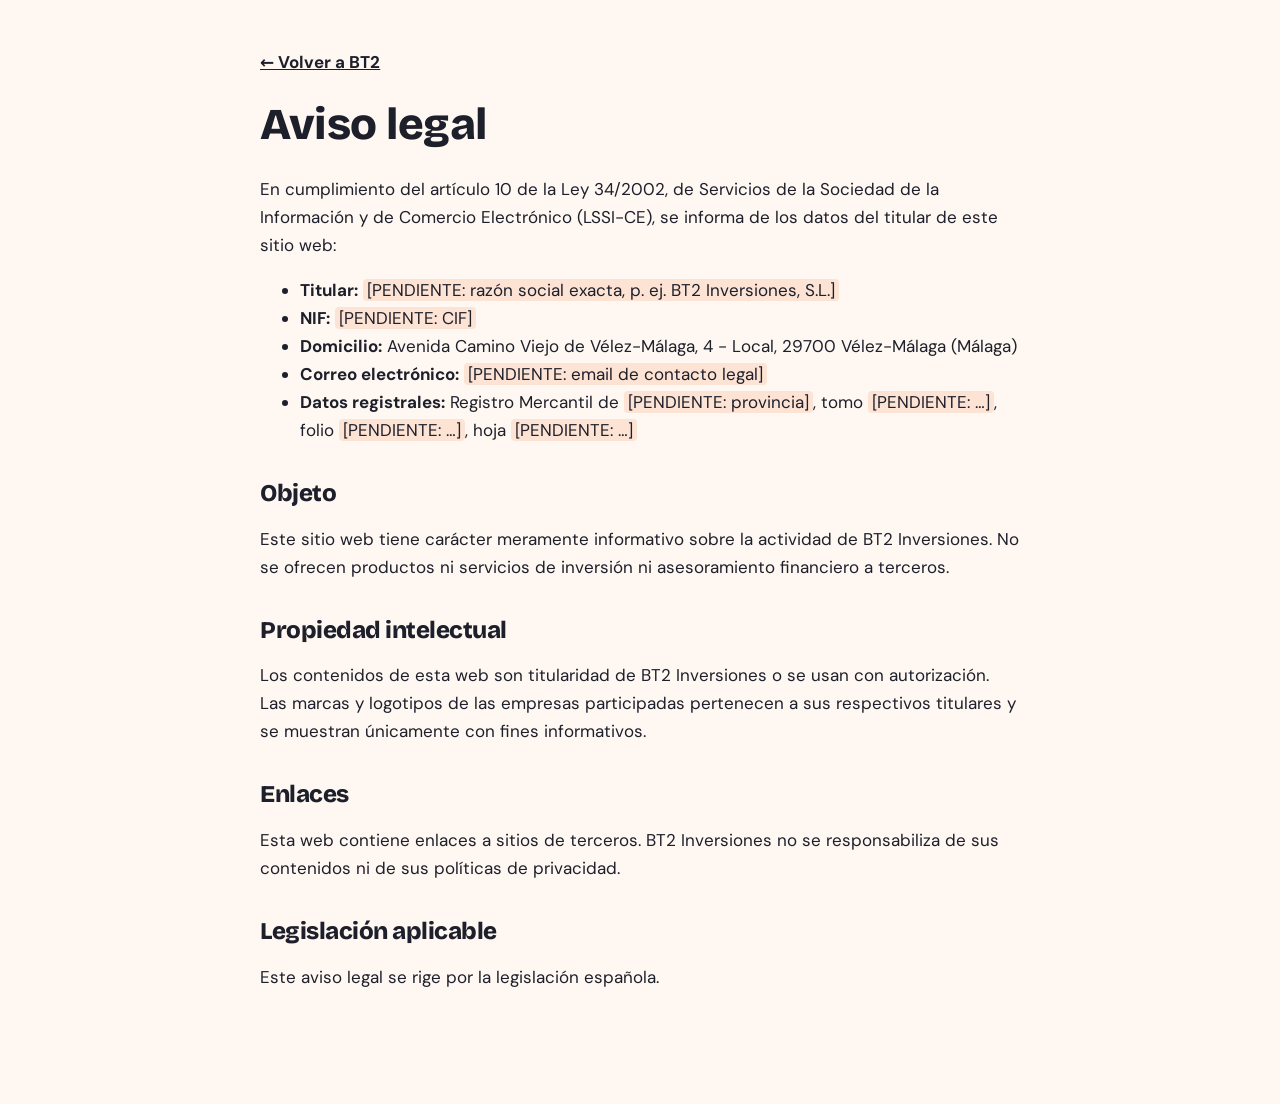
==== aviso-legal.html @ a631020c "Web nueva de BT2 Inversiones: página estática, legal y publicación automática a Arsys Co-Authored-By" ====
<!doctype html>
<html lang="es">
<head>
<meta charset="utf-8">
<meta name="viewport" content="width=device-width, initial-scale=1">
<title>Aviso legal · BT2 Inversiones</title>
<meta name="description" content="Aviso legal de BT2 Inversiones.">
<meta name="robots" content="index,follow">
<link rel="icon" type="image/png" href="/assets/favicon.png">
<link rel="stylesheet" href="/assets/styles.css">
<style>.legal{font-family:'DM Sans',system-ui,sans-serif;color:#1D1F2B;max-width:760px;margin:0 auto;padding:48px 24px 96px;line-height:1.65;font-size:17px}.legal h1,.legal h2{font-family:'Bricolage Grotesque',sans-serif;font-weight:800;letter-spacing:-.5px;line-height:1.15}.legal h1{font-size:44px;margin:24px 0}.legal h2{font-size:24px;margin:36px 0 8px}.legal .back{font-weight:700}.legal .pend{background:#FDE3D3;padding:0 4px;border-radius:4px}</style>
</head>
<body>
<main class="legal">
<a class="back" href="/">← Volver a BT2</a>
<h1>Aviso legal</h1>
<p>En cumplimiento del artículo 10 de la Ley 34/2002, de Servicios de la Sociedad de la Información y de Comercio Electrónico (LSSI-CE), se informa de los datos del titular de este sitio web:</p>
<ul>
<li><strong>Titular:</strong> <span class="pend">[PENDIENTE: razón social exacta, p. ej. BT2 Inversiones, S.L.]</span></li>
<li><strong>NIF:</strong> <span class="pend">[PENDIENTE: CIF]</span></li>
<li><strong>Domicilio:</strong> Avenida Camino Viejo de Vélez-Málaga, 4 - Local, 29700 Vélez-Málaga (Málaga)</li>
<li><strong>Correo electrónico:</strong> <span class="pend">[PENDIENTE: email de contacto legal]</span></li>
<li><strong>Datos registrales:</strong> Registro Mercantil de <span class="pend">[PENDIENTE: provincia]</span>, tomo <span class="pend">[PENDIENTE: …]</span>, folio <span class="pend">[PENDIENTE: …]</span>, hoja <span class="pend">[PENDIENTE: …]</span></li>
</ul>
<h2>Objeto</h2>
<p>Este sitio web tiene carácter meramente informativo sobre la actividad de BT2 Inversiones. No se ofrecen productos ni servicios de inversión ni asesoramiento financiero a terceros.</p>
<h2>Propiedad intelectual</h2>
<p>Los contenidos de esta web son titularidad de BT2 Inversiones o se usan con autorización. Las marcas y logotipos de las empresas participadas pertenecen a sus respectivos titulares y se muestran únicamente con fines informativos.</p>
<h2>Enlaces</h2>
<p>Esta web contiene enlaces a sitios de terceros. BT2 Inversiones no se responsabiliza de sus contenidos ni de sus políticas de privacidad.</p>
<h2>Legislación aplicable</h2>
<p>Este aviso legal se rige por la legislación española.</p>
</main>
</body>
</html>
---- assets/styles.css ----
@font-face{font-family:'Bricolage Grotesque';font-weight:700;font-style:normal;font-display:swap;src:url(fonts/bricolage-grotesque-700.woff2) format('woff2')}
@font-face{font-family:'Bricolage Grotesque';font-weight:800;font-style:normal;font-display:swap;src:url(fonts/bricolage-grotesque-800.woff2) format('woff2')}
@font-face{font-family:'DM Sans';font-weight:400;font-style:normal;font-display:swap;src:url(fonts/dm-sans-400.woff2) format('woff2')}
@font-face{font-family:'DM Sans';font-weight:500;font-style:normal;font-display:swap;src:url(fonts/dm-sans-500.woff2) format('woff2')}
@font-face{font-family:'DM Sans';font-weight:700;font-style:normal;font-display:swap;src:url(fonts/dm-sans-700.woff2) format('woff2')}
html{scroll-behavior:smooth}
body{margin:0;background:#FFF8F2}
a{color:#1D1F2B}a:hover{color:#B8460C}
img{max-width:100%}
.lg-cover{object-fit:cover}.lg-contain{object-fit:contain}
.card{display:flex;flex-direction:column;border-radius:20px;overflow:hidden;background:#fff;border:2px solid #1D1F2B;text-decoration:none;color:#1D1F2B}
.card img{display:block;width:100%;height:auto;aspect-ratio:169/96;background:#fff}
.card-name{display:flex;align-items:center;justify-content:space-between;gap:8px;padding:12px 16px;border-top:1px solid #ECEDF2;font-weight:700;font-size:15px}
.card:hover .card-name{color:#B8460C}
.card-more{display:flex;align-items:center;justify-content:center;min-height:160px;border-radius:20px;border:2px dashed #BCBECA;background:#FFF8F2;padding:16px;text-align:center}
.card-more span{font-family:'Bricolage Grotesque',sans-serif;font-weight:800;font-size:26px;letter-spacing:-.5px}
@media (max-width:640px){section{padding-left:20px!important;padding-right:20px!important}header{padding:16px 20px!important}}
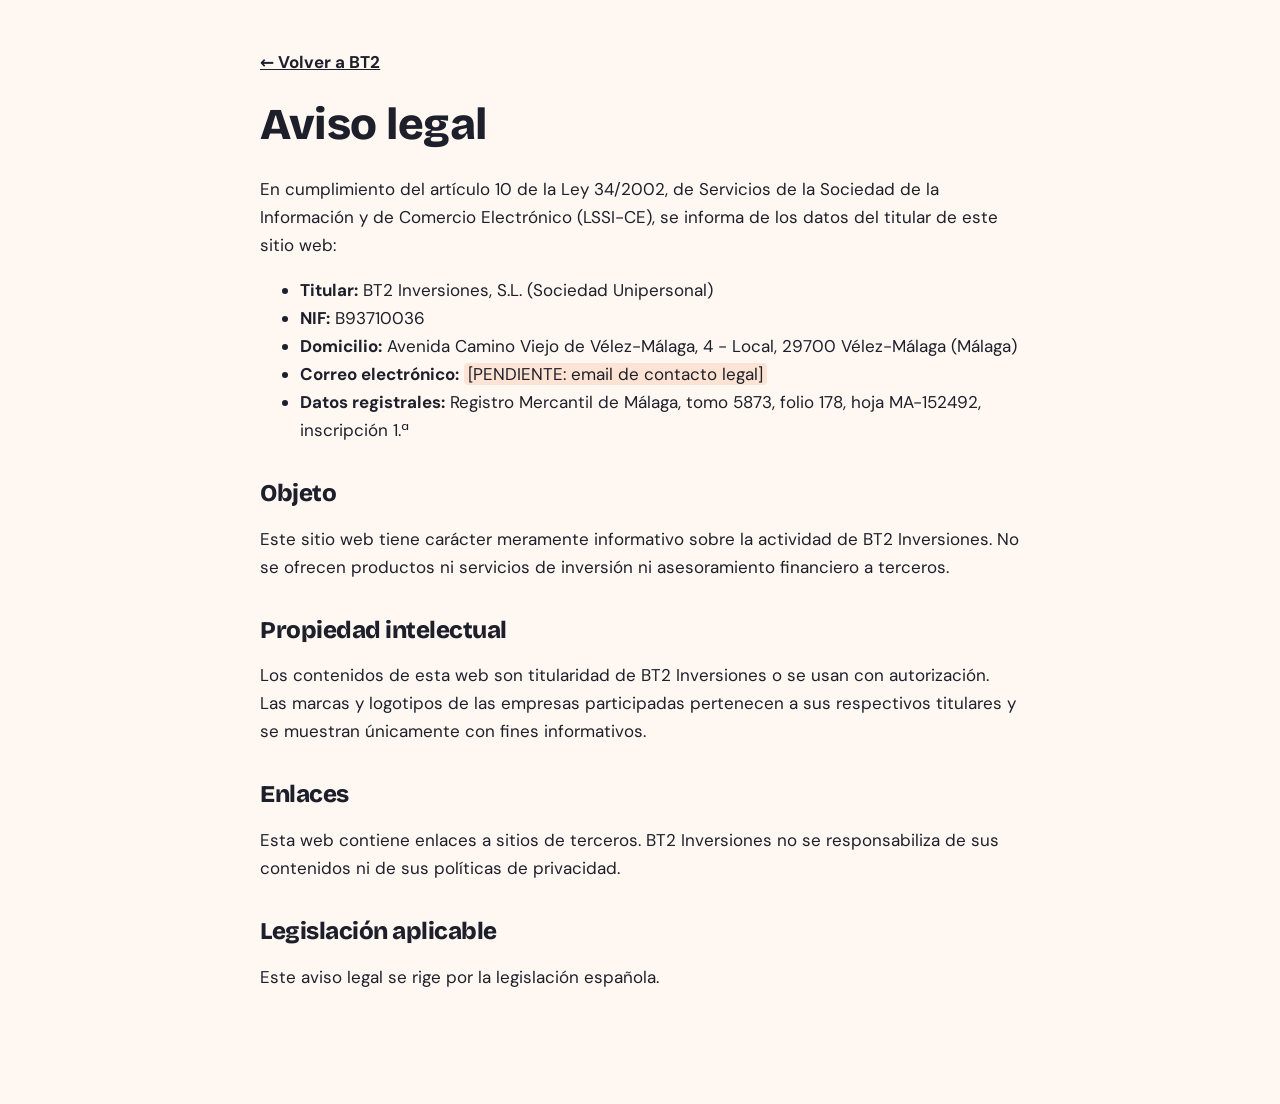
==== commit b03e0f69: "Aviso legal y privacidad: razón social, NIF y datos registrales Co-Authored-By: Claude Opus 5.5 <nor" ====
--- a/aviso-legal.html
+++ b/aviso-legal.html
@@ -16,11 +16,11 @@
 <h1>Aviso legal</h1>
 <p>En cumplimiento del artículo 10 de la Ley 34/2002, de Servicios de la Sociedad de la Información y de Comercio Electrónico (LSSI-CE), se informa de los datos del titular de este sitio web:</p>
 <ul>
-<li><strong>Titular:</strong> <span class="pend">[PENDIENTE: razón social exacta, p. ej. BT2 Inversiones, S.L.]</span></li>
-<li><strong>NIF:</strong> <span class="pend">[PENDIENTE: CIF]</span></li>
+<li><strong>Titular:</strong> BT2 Inversiones, S.L. (Sociedad Unipersonal)</li>
+<li><strong>NIF:</strong> B93710036</li>
 <li><strong>Domicilio:</strong> Avenida Camino Viejo de Vélez-Málaga, 4 - Local, 29700 Vélez-Málaga (Málaga)</li>
 <li><strong>Correo electrónico:</strong> <span class="pend">[PENDIENTE: email de contacto legal]</span></li>
-<li><strong>Datos registrales:</strong> Registro Mercantil de <span class="pend">[PENDIENTE: provincia]</span>, tomo <span class="pend">[PENDIENTE: …]</span>, folio <span class="pend">[PENDIENTE: …]</span>, hoja <span class="pend">[PENDIENTE: …]</span></li>
+<li><strong>Datos registrales:</strong> Registro Mercantil de Málaga, tomo 5873, folio 178, hoja MA-152492, inscripción 1.ª</li>
 </ul>
 <h2>Objeto</h2>
 <p>Este sitio web tiene carácter meramente informativo sobre la actividad de BT2 Inversiones. No se ofrecen productos ni servicios de inversión ni asesoramiento financiero a terceros.</p>
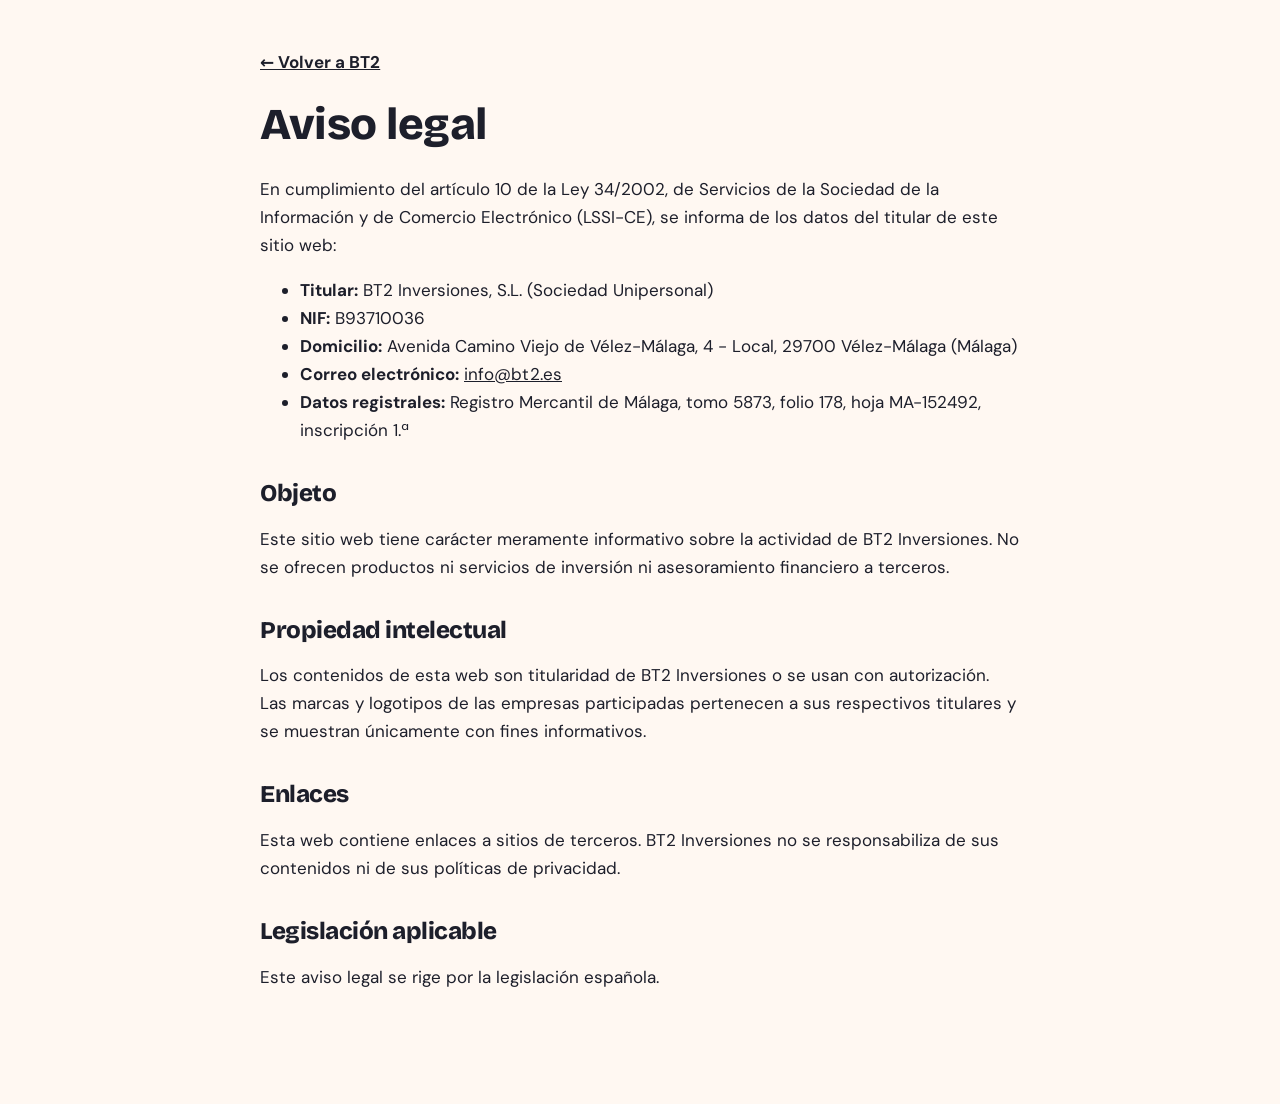
==== commit cf78c14b: "Aviso legal y privacidad: correo de contacto Co-Authored-By: Claude Opus 5.5 <noreply@anthropic.com>" ====
--- a/aviso-legal.html
+++ b/aviso-legal.html
@@ -19,7 +19,7 @@
 <li><strong>Titular:</strong> BT2 Inversiones, S.L. (Sociedad Unipersonal)</li>
 <li><strong>NIF:</strong> B93710036</li>
 <li><strong>Domicilio:</strong> Avenida Camino Viejo de Vélez-Málaga, 4 - Local, 29700 Vélez-Málaga (Málaga)</li>
-<li><strong>Correo electrónico:</strong> <span class="pend">[PENDIENTE: email de contacto legal]</span></li>
+<li><strong>Correo electrónico:</strong> <a href="mailto:info@bt2.es">info@bt2.es</a></li>
 <li><strong>Datos registrales:</strong> Registro Mercantil de Málaga, tomo 5873, folio 178, hoja MA-152492, inscripción 1.ª</li>
 </ul>
 <h2>Objeto</h2>
